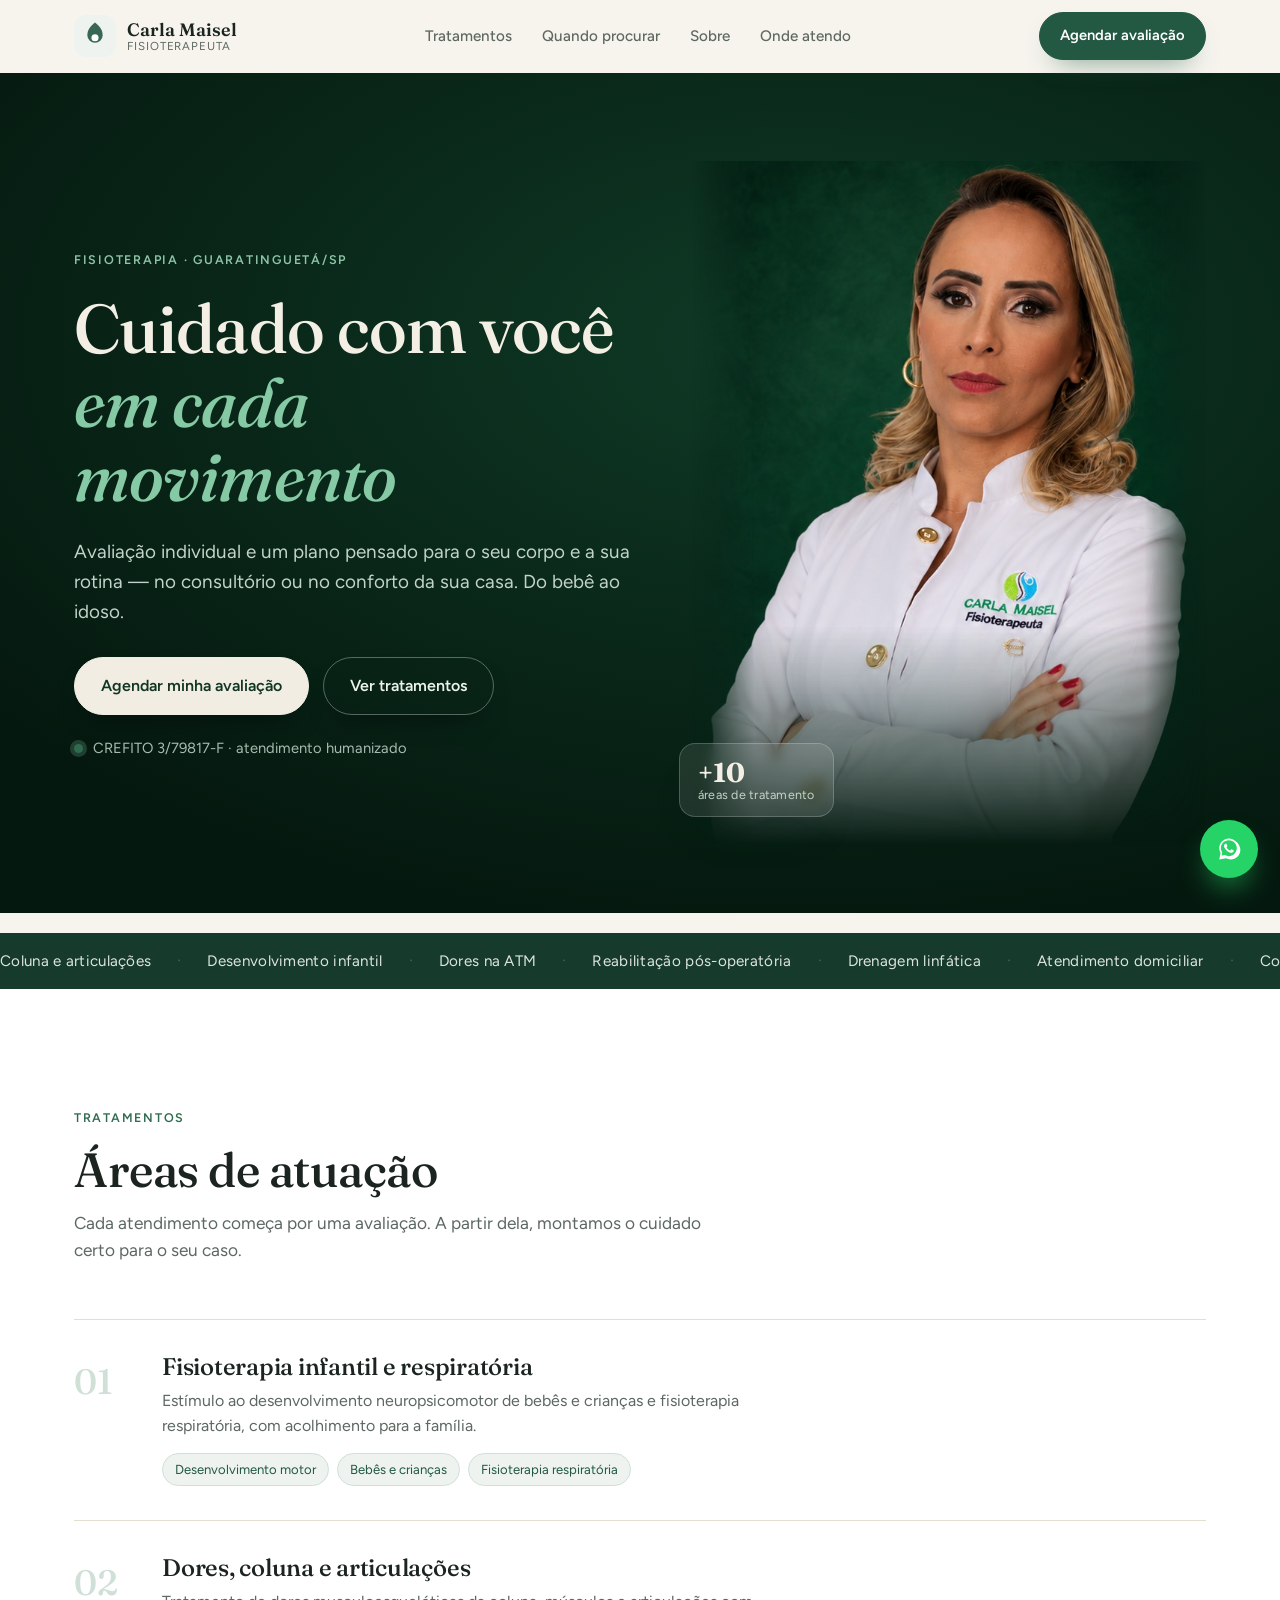
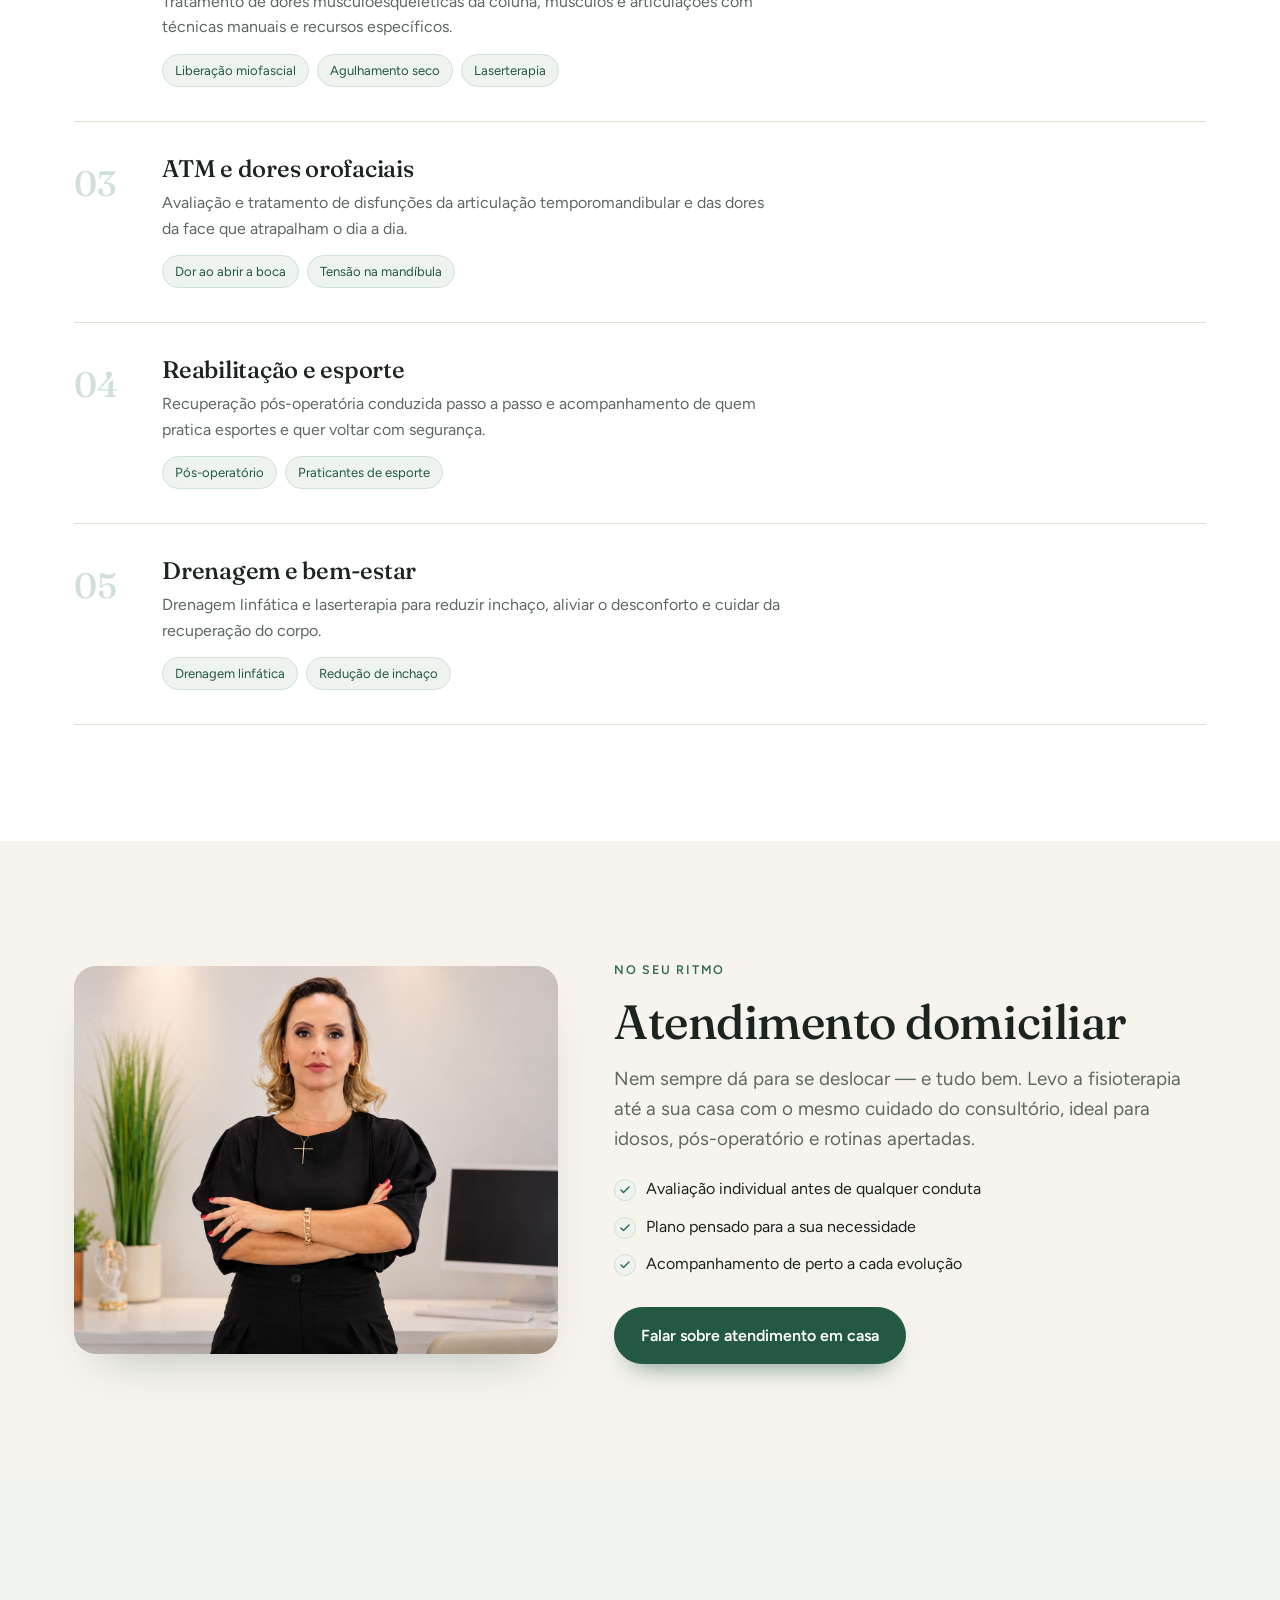
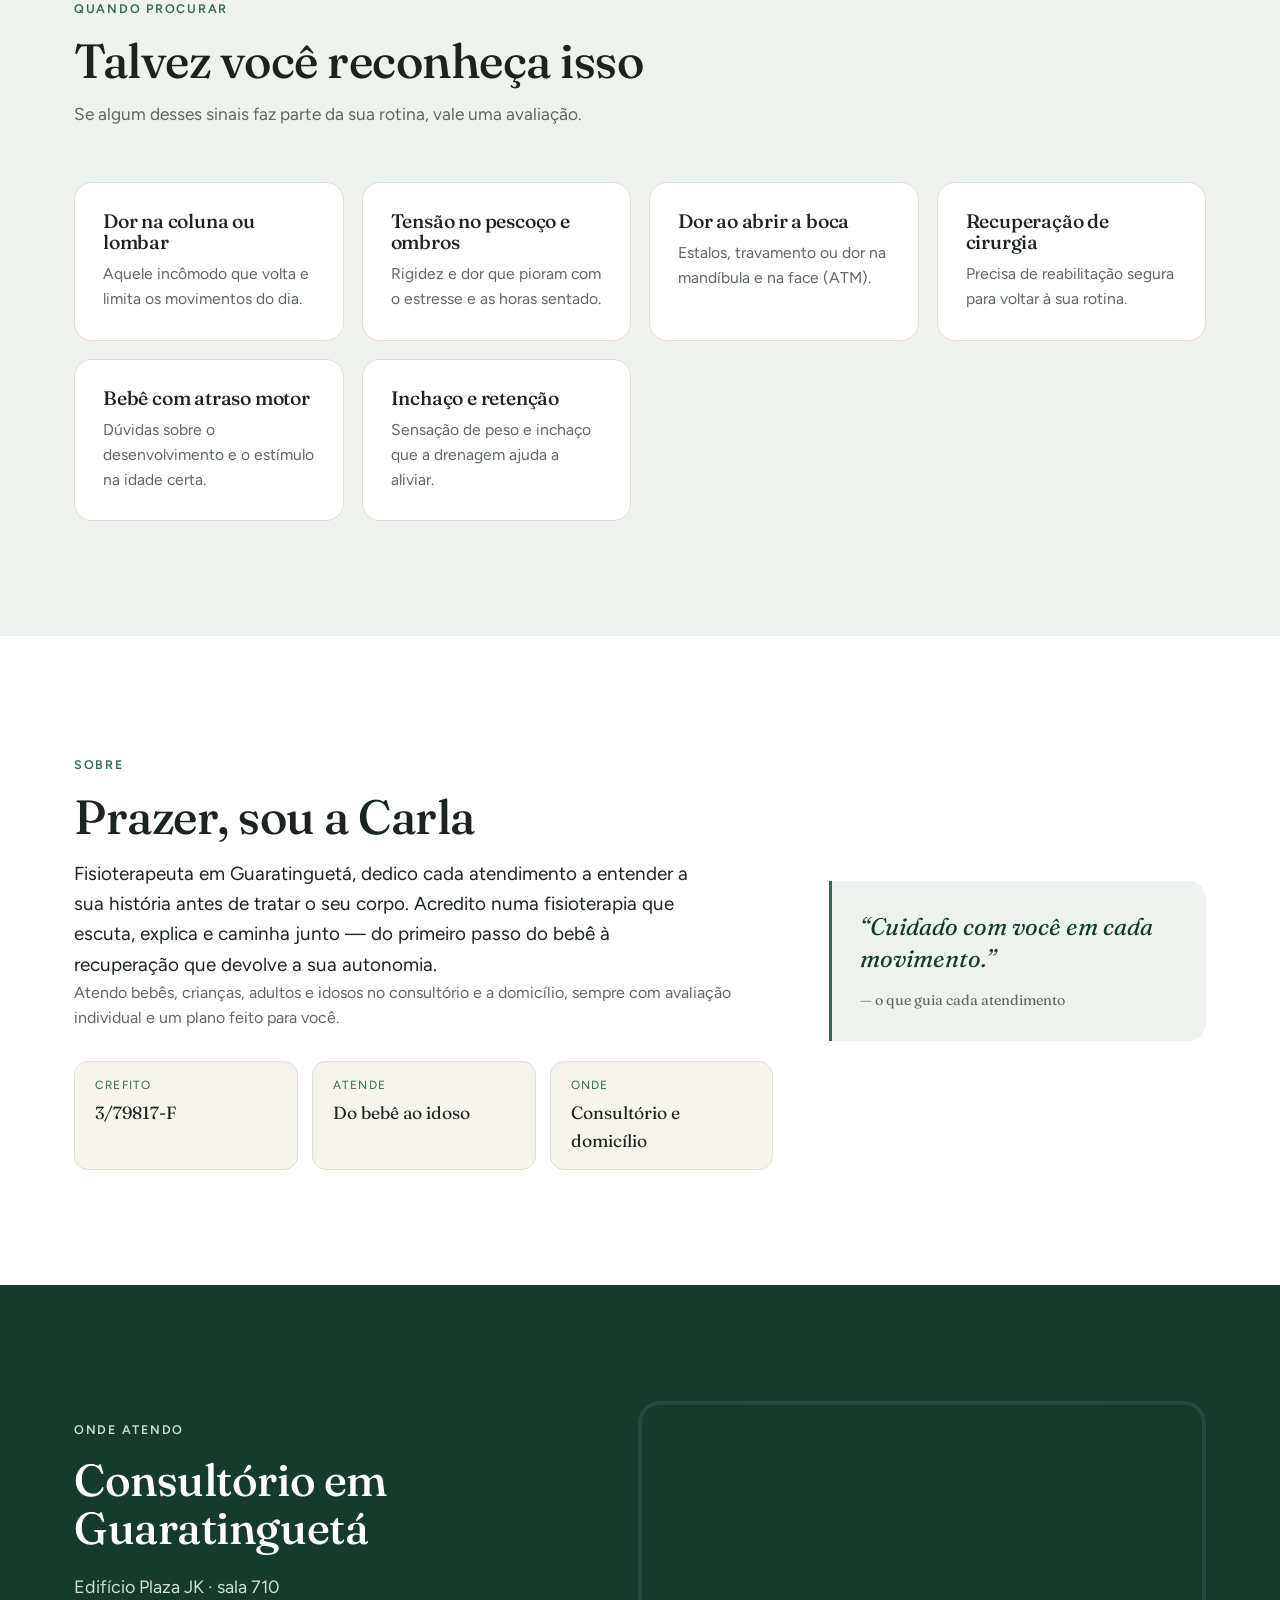
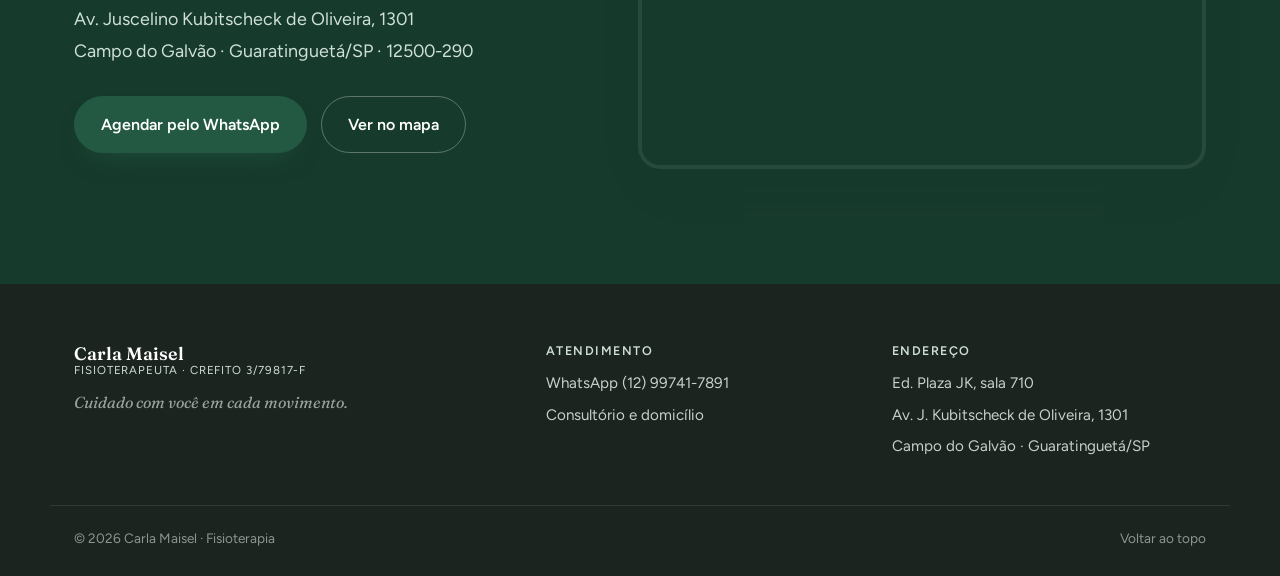
==== hero-verde.html @ 929ce52e "Experimento: hero verde integrado com o fundo da foto Pagina separada (hero-verde.html) para compara" ====
<!DOCTYPE html>
<html lang="pt-BR">
<head>
  <meta charset="UTF-8" />
  <meta name="viewport" content="width=device-width, initial-scale=1.0" />
  <title>[EXPERIMENTO verde] Carla Maisel · Fisioterapeuta em Guaratinguetá</title>
  <meta name="description" content="Fisioterapia com avaliação individual para bebês, crianças, adultos e idosos. Dores, coluna, ATM, reabilitação e atendimento domiciliar em Guaratinguetá/SP. CREFITO 3/79817-F." />
  <link rel="preconnect" href="https://fonts.googleapis.com" />
  <link rel="preconnect" href="https://fonts.gstatic.com" crossorigin />
  <link href="https://fonts.googleapis.com/css2?family=Fraunces:ital,opsz,wght@0,9..144,400..600;1,9..144,400..500&family=Figtree:wght@400;500;600;700&display=swap" rel="stylesheet" />
  <link rel="stylesheet" href="styles.css" />

<style>
/* ===== EXPERIMENTO: hero verde integrado com a foto ===== */
.hero{background:radial-gradient(80% 70% at 62% 32%, #103a26 0%, #0a2a1b 45%, #05180f 100%)!important;overflow:hidden}
.hero::before{display:none}
.hero .eyebrow{color:#8fc6a8}
.hero h1{color:#f4efe4}
.hero h1 em{color:#86c9a5}
.hero .lead{color:#c3d3c8}
.hero .credential{color:#a9bbb0}
.hero .credential .dot{box-shadow:0 0 0 4px rgba(134,201,165,.22)}
/* botoes no fundo verde */
.hero .btn{background:#f1ede3;color:#123524;border-color:#f1ede3;box-shadow:0 14px 28px -16px rgba(0,0,0,.6)}
.hero .btn:hover{background:#fff}
.hero .btn--ghost{background:transparent;color:#eaf2ec;border-color:rgba(255,255,255,.32)}
.hero .btn--ghost:hover{background:rgba(255,255,255,.08);border-color:#fff}
/* foto sem moldura, bordas dissolvidas no verde */
.photo--hero{background:transparent!important;border-radius:0;box-shadow:none;aspect-ratio:3/4}
.photo--hero img{
  -webkit-mask-image:
    linear-gradient(to bottom, #000 0, #000 68%, transparent 100%),
    linear-gradient(to right, transparent 0, #000 12%, #000 88%, transparent 100%);
  -webkit-mask-composite:source-in;
  mask-image:
    linear-gradient(to bottom, #000 0, #000 68%, transparent 100%),
    linear-gradient(to right, transparent 0, #000 12%, #000 88%, transparent 100%);
  mask-composite:intersect;
}
.hero .badge-float{background:rgba(255,255,255,.1);border-color:rgba(255,255,255,.2);backdrop-filter:blur(6px)}
.hero .badge-float strong{color:#f4efe4}
.hero .badge-float span{color:#c3d3c8}
@media (max-width:900px){
  .photo--hero{aspect-ratio:1/1}
}
</style>
</head>
<body>

  <!-- NAV -->
  <header class="nav" id="nav">
    <div class="wrap nav__inner">
      <a href="#inicio" class="brand" aria-label="Carla Maisel, início">
        <span class="brand__mark" aria-hidden="true">
          <svg viewBox="0 0 40 40" width="34" height="34" fill="none">
            <path d="M20 4c-6 5-9 9-9 15a9 9 0 0 0 18 0c0-6-3-10-9-15Z" fill="currentColor" opacity=".9"/>
            <circle cx="20" cy="22" r="4.2" fill="#fff"/>
          </svg>
        </span>
        <span class="brand__text">
          <strong>Carla Maisel</strong>
          <small>Fisioterapeuta</small>
        </span>
      </a>
      <nav class="nav__links" aria-label="Navegação principal">
        <a href="#areas">Tratamentos</a>
        <a href="#queixas">Quando procurar</a>
        <a href="#sobre">Sobre</a>
        <a href="#local">Onde atendo</a>
      </nav>
      <a class="btn btn--sm nav__cta" href="https://wa.me/5512997417891?text=Ol%C3%A1%20Carla!%20Gostaria%20de%20agendar%20uma%20avalia%C3%A7%C3%A3o." target="_blank" rel="noopener">
        <span class="nav__cta-full">Agendar avaliação</span>
        <span class="nav__cta-short">Agendar</span>
      </a>
    </div>
  </header>

  <!-- HERO -->
  <section class="hero" id="inicio">
    <div class="wrap hero__inner">
      <div class="hero__text reveal">
        <span class="eyebrow">Fisioterapia · Guaratinguetá/SP</span>
        <h1>Cuidado com você <em>em cada movimento</em></h1>
        <p class="lead">
          Avaliação individual e um plano pensado para o seu corpo e a sua rotina —
          no consultório ou no conforto da sua casa. Do bebê ao idoso.
        </p>
        <div class="hero__cta">
          <a class="btn" href="https://wa.me/5512997417891?text=Ol%C3%A1%20Carla!%20Gostaria%20de%20agendar%20uma%20avalia%C3%A7%C3%A3o." target="_blank" rel="noopener">Agendar minha avaliação</a>
          <a class="btn btn--ghost" href="#areas">Ver tratamentos</a>
        </div>
        <p class="credential"><span class="dot"></span> CREFITO 3/79817-F · atendimento humanizado</p>
      </div>

      <div class="hero__media reveal">
        <div class="photo photo--hero">
          <img src="assets/carla-hero.jpg" alt="Carla Maisel, fisioterapeuta, de jaleco branco" />
        </div>
        <div class="badge-float">
          <strong>+10</strong>
          <span>áreas de tratamento</span>
        </div>
      </div>
    </div>
  </section>

  <!-- MARQUEE -->
  <div class="marquee" aria-hidden="true">
    <div class="marquee__track">
      <span>Coluna e articulações</span><i>·</i>
      <span>Desenvolvimento infantil</span><i>·</i>
      <span>Dores na ATM</span><i>·</i>
      <span>Reabilitação pós-operatória</span><i>·</i>
      <span>Drenagem linfática</span><i>·</i>
      <span>Atendimento domiciliar</span><i>·</i>
      <span>Coluna e articulações</span><i>·</i>
      <span>Desenvolvimento infantil</span><i>·</i>
      <span>Dores na ATM</span><i>·</i>
      <span>Reabilitação pós-operatória</span><i>·</i>
      <span>Drenagem linfática</span><i>·</i>
      <span>Atendimento domiciliar</span><i>·</i>
    </div>
  </div>

  <!-- ÁREAS -->
  <section class="section areas" id="areas">
    <div class="wrap">
      <header class="section__head reveal">
        <span class="eyebrow">Tratamentos</span>
        <h2>Áreas de atuação</h2>
        <p>Cada atendimento começa por uma avaliação. A partir dela, montamos o cuidado certo para o seu caso.</p>
      </header>

      <ol class="areas__list">
        <li class="area reveal">
          <span class="area__num">01</span>
          <div class="area__body">
            <h3>Fisioterapia infantil e respiratória</h3>
            <p>Estímulo ao desenvolvimento neuropsicomotor de bebês e crianças e fisioterapia respiratória, com acolhimento para a família.</p>
            <ul class="tags">
              <li>Desenvolvimento motor</li><li>Bebês e crianças</li><li>Fisioterapia respiratória</li>
            </ul>
          </div>
        </li>
        <li class="area reveal">
          <span class="area__num">02</span>
          <div class="area__body">
            <h3>Dores, coluna e articulações</h3>
            <p>Tratamento de dores musculoesqueléticas da coluna, músculos e articulações com técnicas manuais e recursos específicos.</p>
            <ul class="tags">
              <li>Liberação miofascial</li><li>Agulhamento seco</li><li>Laserterapia</li>
            </ul>
          </div>
        </li>
        <li class="area reveal">
          <span class="area__num">03</span>
          <div class="area__body">
            <h3>ATM e dores orofaciais</h3>
            <p>Avaliação e tratamento de disfunções da articulação temporomandibular e das dores da face que atrapalham o dia a dia.</p>
            <ul class="tags">
              <li>Dor ao abrir a boca</li><li>Tensão na mandíbula</li>
            </ul>
          </div>
        </li>
        <li class="area reveal">
          <span class="area__num">04</span>
          <div class="area__body">
            <h3>Reabilitação e esporte</h3>
            <p>Recuperação pós-operatória conduzida passo a passo e acompanhamento de quem pratica esportes e quer voltar com segurança.</p>
            <ul class="tags">
              <li>Pós-operatório</li><li>Praticantes de esporte</li>
            </ul>
          </div>
        </li>
        <li class="area reveal">
          <span class="area__num">05</span>
          <div class="area__body">
            <h3>Drenagem e bem-estar</h3>
            <p>Drenagem linfática e laserterapia para reduzir inchaço, aliviar o desconforto e cuidar da recuperação do corpo.</p>
            <ul class="tags">
              <li>Drenagem linfática</li><li>Redução de inchaço</li>
            </ul>
          </div>
        </li>
      </ol>
    </div>
  </section>

  <!-- DIFERENCIAL DOMICILIAR -->
  <section class="section home">
    <div class="wrap home__inner">
      <div class="home__media reveal">
        <div class="photo photo--home">
          <img src="assets/carla-sobre.jpg" alt="Carla Maisel em seu espaço de atendimento" />
        </div>
      </div>
      <div class="home__text reveal">
        <span class="eyebrow">No seu ritmo</span>
        <h2>Atendimento domiciliar</h2>
        <p class="lead">
          Nem sempre dá para se deslocar — e tudo bem. Levo a fisioterapia até a sua casa
          com o mesmo cuidado do consultório, ideal para idosos, pós-operatório e rotinas apertadas.
        </p>
        <ul class="checklist">
          <li>Avaliação individual antes de qualquer conduta</li>
          <li>Plano pensado para a sua necessidade</li>
          <li>Acompanhamento de perto a cada evolução</li>
        </ul>
        <a class="btn" href="https://wa.me/5512997417891?text=Ol%C3%A1%20Carla!%20Tenho%20interesse%20no%20atendimento%20domiciliar." target="_blank" rel="noopener">Falar sobre atendimento em casa</a>
      </div>
    </div>
  </section>

  <!-- QUEIXAS -->
  <section class="section queixas" id="queixas">
    <div class="wrap">
      <header class="section__head reveal">
        <span class="eyebrow">Quando procurar</span>
        <h2>Talvez você reconheça isso</h2>
        <p>Se algum desses sinais faz parte da sua rotina, vale uma avaliação.</p>
      </header>
      <div class="queixas__grid">
        <article class="qcard reveal"><h3>Dor na coluna ou lombar</h3><p>Aquele incômodo que volta e limita os movimentos do dia.</p></article>
        <article class="qcard reveal"><h3>Tensão no pescoço e ombros</h3><p>Rigidez e dor que pioram com o estresse e as horas sentado.</p></article>
        <article class="qcard reveal"><h3>Dor ao abrir a boca</h3><p>Estalos, travamento ou dor na mandíbula e na face (ATM).</p></article>
        <article class="qcard reveal"><h3>Recuperação de cirurgia</h3><p>Precisa de reabilitação segura para voltar à sua rotina.</p></article>
        <article class="qcard reveal"><h3>Bebê com atraso motor</h3><p>Dúvidas sobre o desenvolvimento e o estímulo na idade certa.</p></article>
        <article class="qcard reveal"><h3>Inchaço e retenção</h3><p>Sensação de peso e inchaço que a drenagem ajuda a aliviar.</p></article>
      </div>
    </div>
  </section>

  <!-- SOBRE -->
  <section class="section sobre" id="sobre">
    <div class="wrap sobre__inner">
      <div class="sobre__text reveal">
        <span class="eyebrow">Sobre</span>
        <h2>Prazer, sou a Carla</h2>
        <p class="lead">
          Fisioterapeuta em Guaratinguetá, dedico cada atendimento a entender a sua história
          antes de tratar o seu corpo. Acredito numa fisioterapia que escuta, explica e caminha
          junto — do primeiro passo do bebê à recuperação que devolve a sua autonomia.
        </p>
        <p>
          Atendo bebês, crianças, adultos e idosos no consultório e a domicílio, sempre com
          avaliação individual e um plano feito para você.
        </p>
        <dl class="facts">
          <div><dt>CREFITO</dt><dd>3/79817-F</dd></div>
          <div><dt>Atende</dt><dd>Do bebê ao idoso</dd></div>
          <div><dt>Onde</dt><dd>Consultório e domicílio</dd></div>
        </dl>
      </div>
      <aside class="sobre__quote reveal">
        <blockquote>
          “Cuidado com você em cada movimento.”
          <cite>— o que guia cada atendimento</cite>
        </blockquote>
      </aside>
    </div>
  </section>

  <!-- LOCAL + CTA -->
  <section class="section local" id="local">
    <div class="wrap local__inner">
      <div class="local__text reveal">
        <span class="eyebrow">Onde atendo</span>
        <h2>Consultório em Guaratinguetá</h2>
        <address>
          Edifício Plaza JK · sala 710<br />
          Av. Juscelino Kubitscheck de Oliveira, 1301<br />
          Campo do Galvão · Guaratinguetá/SP · 12500-290
        </address>
        <div class="local__cta">
          <a class="btn" href="https://wa.me/5512997417891?text=Ol%C3%A1%20Carla!%20Gostaria%20de%20agendar%20uma%20avalia%C3%A7%C3%A3o." target="_blank" rel="noopener">Agendar pelo WhatsApp</a>
          <a class="btn btn--ghost" href="https://www.google.com/maps/search/?api=1&query=Edif%C3%ADcio+Plaza+JK+Av.+Juscelino+Kubitscheck+de+Oliveira+1301+Guaratinguet%C3%A1" target="_blank" rel="noopener">Ver no mapa</a>
        </div>
      </div>
      <div class="local__map reveal">
        <iframe
          title="Mapa do consultório"
          src="https://maps.google.com/maps?q=Av.%20Juscelino%20Kubitscheck%20de%20Oliveira%201301%20Guaratingueta&t=&z=15&ie=UTF8&iwloc=&output=embed"
          loading="lazy" referrerpolicy="no-referrer-when-downgrade"></iframe>
      </div>
    </div>
  </section>

  <!-- FOOTER -->
  <footer class="footer">
    <div class="wrap footer__inner">
      <div class="footer__brand">
        <span class="brand__text">
          <strong>Carla Maisel</strong>
          <small>Fisioterapeuta · CREFITO 3/79817-F</small>
        </span>
        <p>Cuidado com você em cada movimento.</p>
      </div>
      <div class="footer__col">
        <h4>Atendimento</h4>
        <a href="https://wa.me/5512997417891" target="_blank" rel="noopener">WhatsApp (12) 99741-7891</a>
        <span>Consultório e domicílio</span>
      </div>
      <div class="footer__col">
        <h4>Endereço</h4>
        <span>Ed. Plaza JK, sala 710</span>
        <span>Av. J. Kubitscheck de Oliveira, 1301</span>
        <span>Campo do Galvão · Guaratinguetá/SP</span>
      </div>
    </div>
    <div class="wrap footer__base">
      <span>© <span id="ano"></span> Carla Maisel · Fisioterapia</span>
      <a href="#inicio">Voltar ao topo</a>
    </div>
  </footer>

  <!-- WHATSAPP FLOAT -->
  <a class="wa-float" href="https://wa.me/5512997417891?text=Ol%C3%A1%20Carla!%20Gostaria%20de%20agendar%20uma%20avalia%C3%A7%C3%A3o." target="_blank" rel="noopener" aria-label="Falar no WhatsApp">
    <svg viewBox="0 0 32 32" width="26" height="26" fill="currentColor"><path d="M16 3C9.4 3 4 8.4 4 15c0 2.1.6 4.1 1.6 5.9L4 29l8.3-1.6c1.7.9 3.6 1.4 5.7 1.4 6.6 0 12-5.4 12-12S22.6 3 16 3Zm0 21.8c-1.8 0-3.5-.5-5-1.3l-.4-.2-3.6.7.7-3.5-.2-.4a9.8 9.8 0 0 1-1.5-5.2c0-5.4 4.4-9.8 9.8-9.8s9.8 4.4 9.8 9.8-4.4 9.9-9.8 9.9Zm5.4-7.4c-.3-.1-1.8-.9-2-1-.3-.1-.5-.1-.7.1-.2.3-.8 1-.9 1.2-.2.2-.3.2-.6.1-.3-.1-1.3-.5-2.4-1.5-.9-.8-1.5-1.8-1.7-2.1-.2-.3 0-.5.1-.6.1-.1.3-.3.4-.5.2-.2.2-.3.3-.5.1-.2 0-.4 0-.5-.1-.1-.7-1.6-.9-2.2-.2-.6-.5-.5-.7-.5h-.6c-.2 0-.5.1-.8.4-.3.3-1 1-1 2.5s1.1 2.9 1.2 3.1c.1.2 2.1 3.2 5 4.5.7.3 1.2.5 1.7.6.7.2 1.3.2 1.8.1.6-.1 1.8-.7 2-1.4.3-.7.3-1.3.2-1.4-.1-.1-.3-.2-.6-.3Z"/></svg>
  </a>

  <script src="script.js"></script>
</body>
</html>
---- styles.css ----
/* ===== Carla Maisel · Fisioterapia ===== */

:root{
  --green-900:#163a2c;
  --green-700:#235943;
  --green-500:#2f6b4f;
  --green-200:#cfe0d6;
  --green-050:#eef3ef;
  --cream:#f7f4ee;
  --cream-2:#f1ece3;
  --paper:#ffffff;
  --ink:#1b241f;
  --muted:#5d6861;
  --line:#e4ddd1;
  --shadow: 0 24px 50px -28px rgba(22,58,44,.35);
  --radius:22px;
  --maxw:1180px;
  --ease:cubic-bezier(.16,1,.3,1);
}

*{box-sizing:border-box;margin:0;padding:0}
html{scroll-behavior:smooth;overflow-x:hidden}
body{
  font-family:"Figtree",system-ui,sans-serif;
  color:var(--ink);
  background:var(--cream);
  line-height:1.6;
  -webkit-font-smoothing:antialiased;
  overflow-x:hidden;
}
/* itens de grid/flex podem encolher abaixo do conteúdo (evita overflow horizontal) */
.hero__inner>*,.home__inner>*,.sobre__inner>*,.local__inner>*,
.footer__inner>*,.area>*{min-width:0}
img{display:block;max-width:100%}
a{color:inherit;text-decoration:none}
em{font-style:italic}

.wrap{width:100%;max-width:var(--maxw);margin-inline:auto;padding-inline:24px}

h1,h2,h3,h4{font-family:"Fraunces",Georgia,serif;font-weight:500;line-height:1.08;letter-spacing:-.01em;overflow-wrap:break-word}

.eyebrow{
  display:inline-block;font-size:.78rem;font-weight:600;letter-spacing:.14em;
  text-transform:uppercase;color:var(--green-500);margin-bottom:16px;
}

/* ---- Buttons ---- */
.btn{
  display:inline-flex;align-items:center;justify-content:center;gap:.5em;
  background:var(--green-700);color:#fff;font-weight:600;font-size:1rem;
  padding:15px 26px;border-radius:999px;border:1px solid var(--green-700);
  transition:transform .25s var(--ease),background .25s var(--ease),box-shadow .25s var(--ease);
  box-shadow:0 14px 28px -16px rgba(35,89,67,.8);
}
.btn:hover{background:var(--green-900);transform:translateY(-2px)}
.btn:active{transform:translateY(0) scale(.98)}
.btn--ghost{background:transparent;color:var(--green-700);box-shadow:none;border-color:var(--green-200)}
.btn--ghost:hover{background:var(--green-050);border-color:var(--green-500)}
.btn--sm{padding:11px 20px;font-size:.92rem}

/* ---- Nav ---- */
.nav{
  position:sticky;top:0;z-index:50;
  background:color-mix(in srgb,var(--cream) 82%,transparent);
  backdrop-filter:saturate(1.3) blur(12px);
  border-bottom:1px solid transparent;transition:border-color .3s,background .3s;
}
.nav.scrolled{border-color:var(--line);background:color-mix(in srgb,var(--cream) 94%,transparent)}
.nav__inner{display:flex;align-items:center;justify-content:space-between;gap:24px;height:72px}
.brand{display:flex;align-items:center;gap:11px;color:var(--green-700)}
.brand__mark{display:grid;place-items:center;width:42px;height:42px;border-radius:12px;background:var(--green-050);color:var(--green-700)}
.brand__text{display:flex;flex-direction:column;line-height:1.1;color:var(--ink)}
.brand__text strong{font-family:"Fraunces",serif;font-weight:600;font-size:1.12rem}
.brand__text small{font-size:.72rem;letter-spacing:.08em;text-transform:uppercase;color:var(--muted)}
.nav__links{display:flex;gap:30px}
.nav__links a{font-size:.95rem;font-weight:500;color:var(--muted);position:relative;padding:4px 0;transition:color .2s}
.nav__links a::after{content:"";position:absolute;left:0;bottom:0;width:0;height:2px;background:var(--green-500);transition:width .3s var(--ease)}
.nav__links a:hover{color:var(--ink)}
.nav__links a:hover::after{width:100%}
.nav__cta-short{display:none}

/* ---- Hero ---- */
.hero{padding:40px 0 20px;position:relative;overflow:hidden}
.hero::before{
  content:"";position:absolute;inset:0;z-index:-1;
  background:
    radial-gradient(60% 50% at 85% 10%,rgba(47,107,79,.10),transparent 70%),
    radial-gradient(40% 40% at 0% 90%,rgba(47,107,79,.07),transparent 70%);
}
.hero__inner{display:grid;grid-template-columns:1.05fr .95fr;gap:52px;align-items:center;min-height:calc(100dvh - 120px)}
.hero__text{max-width:560px}
.hero h1{font-size:clamp(2.6rem,5.4vw,4.3rem);margin:6px 0 22px}
.hero h1 em{color:var(--green-700)}
.lead{font-size:1.18rem;color:var(--muted);max-width:52ch}
.hero__cta{display:flex;flex-wrap:wrap;gap:14px;margin:30px 0 22px}
.credential{display:flex;align-items:center;gap:10px;font-size:.92rem;color:var(--muted)}
.credential .dot{width:9px;height:9px;border-radius:50%;background:var(--green-500);box-shadow:0 0 0 4px rgba(47,107,79,.16)}

.hero__media{position:relative}
.photo{position:relative;border-radius:var(--radius);overflow:hidden;box-shadow:var(--shadow)}
.photo--hero{aspect-ratio:3/4;background:linear-gradient(160deg,#1d4e3b,var(--green-900))}
.photo--hero img{width:100%;height:100%;object-fit:cover;object-position:center 18%}
.badge-float{
  position:absolute;left:-14px;bottom:28px;background:var(--paper);
  border:1px solid var(--line);border-radius:16px;padding:14px 18px;
  box-shadow:var(--shadow);display:flex;flex-direction:column;line-height:1.1;
  animation:float 5s ease-in-out infinite;
}
.badge-float strong{font-family:"Fraunces",serif;font-size:1.7rem;color:var(--green-700)}
.badge-float span{font-size:.78rem;color:var(--muted);letter-spacing:.02em}
@keyframes float{0%,100%{transform:translateY(0)}50%{transform:translateY(-8px)}}

/* ---- Marquee ---- */
.marquee{overflow:hidden;background:var(--green-900);color:var(--green-050);padding:15px 0;margin-top:20px}
.marquee__track{display:flex;align-items:center;gap:26px;white-space:nowrap;width:max-content;animation:scroll 32s linear infinite}
.marquee__track span{font-size:.95rem;letter-spacing:.02em;opacity:.92}
.marquee__track i{color:var(--green-500);font-style:normal}
@keyframes scroll{to{transform:translateX(-50%)}}

/* ---- Sections ---- */
.section{padding:clamp(64px,9vw,120px) 0}
.section__head{max-width:640px;margin-bottom:54px}
.section__head h2{font-size:clamp(2rem,4vw,3rem);margin-bottom:14px}
.section__head p{color:var(--muted);font-size:1.08rem}

/* ---- Áreas (editorial numbered list) ---- */
.areas{background:var(--paper)}
.areas__list{list-style:none;border-top:1px solid var(--line)}
.area{
  display:grid;grid-template-columns:auto 1fr;gap:30px;align-items:start;
  padding:34px 0;border-bottom:1px solid var(--line);
  transition:padding-left .4s var(--ease);
}
.area:hover{padding-left:12px}
.area__num{font-family:"Fraunces",serif;font-size:2.2rem;color:var(--green-200);font-weight:500;min-width:58px}
.area:hover .area__num{color:var(--green-500)}
.area__body{max-width:62ch}
.area__body h3{font-size:1.5rem;margin-bottom:8px}
.area__body p{color:var(--muted)}
.tags{list-style:none;display:flex;flex-wrap:wrap;gap:8px;margin-top:14px}
.tags li{font-size:.82rem;color:var(--green-700);background:var(--green-050);border:1px solid var(--green-200);padding:5px 12px;border-radius:999px}

/* ---- Home (domiciliar) ---- */
.home__inner{display:grid;grid-template-columns:.9fr 1.1fr;gap:56px;align-items:center}
.photo--home{aspect-ratio:5/4;background:linear-gradient(160deg,var(--cream-2),var(--green-050))}
.photo--home img{width:100%;height:100%;object-fit:cover;object-position:center 30%}
.home__text h2{font-size:clamp(2rem,4vw,3rem);margin-bottom:16px}
.checklist{list-style:none;margin:22px 0 30px;display:grid;gap:12px}
.checklist li{position:relative;padding-left:32px;color:var(--ink)}
.checklist li::before{
  content:"";position:absolute;left:0;top:3px;width:20px;height:20px;border-radius:50%;
  background:var(--green-050);border:1px solid var(--green-200);
  background-image:url("data:image/svg+xml,%3Csvg xmlns='http://www.w3.org/2000/svg' width='12' height='12' viewBox='0 0 24 24' fill='none' stroke='%232f6b4f' stroke-width='3' stroke-linecap='round' stroke-linejoin='round'%3E%3Cpolyline points='20 6 9 17 4 12'/%3E%3C/svg%3E");
  background-repeat:no-repeat;background-position:center;
}

/* ---- Queixas ---- */
.queixas{background:var(--green-050)}
.queixas__grid{display:grid;grid-template-columns:repeat(auto-fit,minmax(260px,1fr));gap:18px}
.qcard{
  background:var(--paper);border:1px solid var(--line);border-radius:18px;padding:28px;
  transition:transform .3s var(--ease),box-shadow .3s var(--ease),border-color .3s;
}
.qcard:hover{transform:translateY(-4px);box-shadow:var(--shadow);border-color:var(--green-200)}
.qcard h3{font-size:1.22rem;margin-bottom:8px}
.qcard p{color:var(--muted);font-size:.98rem}

/* ---- Sobre ---- */
.sobre{background:var(--paper)}
.sobre__inner{display:grid;grid-template-columns:1.3fr .7fr;gap:56px;align-items:center}
.sobre__text h2{font-size:clamp(2rem,4vw,3rem);margin-bottom:16px}
.sobre__text p{color:var(--muted)}
.sobre__text .lead{color:var(--ink)}
.facts{display:flex;flex-wrap:wrap;gap:14px;margin-top:30px}
.facts>div{background:var(--cream);border:1px solid var(--line);border-radius:14px;padding:14px 20px;flex:1;min-width:140px}
.facts dt{font-size:.74rem;letter-spacing:.1em;text-transform:uppercase;color:var(--green-500);margin-bottom:4px}
.facts dd{font-family:"Fraunces",serif;font-size:1.1rem}
.sobre__quote blockquote{
  font-family:"Fraunces",serif;font-style:italic;font-size:1.5rem;line-height:1.35;
  color:var(--green-900);background:var(--green-050);border-left:3px solid var(--green-500);
  padding:30px 28px;border-radius:0 18px 18px 0;
}
.sobre__quote cite{display:block;margin-top:16px;font-size:.9rem;font-style:normal;color:var(--muted)}

/* ---- Local ---- */
.local{background:var(--green-900);color:var(--cream)}
.local .eyebrow{color:var(--green-200)}
.local__inner{display:grid;grid-template-columns:1fr 1.1fr;gap:48px;align-items:center}
.local__text h2{font-size:clamp(2rem,4vw,2.8rem);margin-bottom:18px;color:#fff}
.local address{font-style:normal;color:var(--green-200);font-size:1.12rem;line-height:1.8}
.local__cta{display:flex;flex-wrap:wrap;gap:14px;margin-top:28px}
.local .btn--ghost{color:#fff;border-color:rgba(255,255,255,.3)}
.local .btn--ghost:hover{background:rgba(255,255,255,.08);border-color:#fff}
.local__map{border-radius:var(--radius);overflow:hidden;box-shadow:var(--shadow);border:4px solid rgba(255,255,255,.08)}
.local__map iframe{width:100%;height:360px;border:0;display:block;filter:saturate(.9)}

/* ---- Footer ---- */
.footer{background:var(--ink);color:var(--cream-2);padding:60px 0 26px}
.footer__inner{display:grid;grid-template-columns:1.4fr 1fr 1fr;gap:32px;padding-bottom:40px;border-bottom:1px solid rgba(255,255,255,.1)}
.footer .brand__text strong{color:#fff}
.footer .brand__text small{color:var(--green-200)}
.footer__brand p{margin-top:14px;color:#9aa49d;max-width:30ch;font-family:"Fraunces",serif;font-style:italic}
.footer__col h4{font-family:"Figtree",sans-serif;font-size:.78rem;letter-spacing:.12em;text-transform:uppercase;color:var(--green-200);margin-bottom:14px;font-weight:600}
.footer__col a,.footer__col span{display:block;color:#c9cfc9;font-size:.95rem;margin-bottom:7px}
.footer__col a:hover{color:#fff}
.footer__base{display:flex;justify-content:space-between;align-items:center;padding-top:22px;font-size:.85rem;color:#8c968f}
.footer__base a:hover{color:#fff}

/* ---- WhatsApp float ---- */
.wa-float{
  position:fixed;right:22px;bottom:22px;z-index:60;width:58px;height:58px;border-radius:50%;
  background:#25d366;color:#fff;display:grid;place-items:center;
  box-shadow:0 16px 30px -10px rgba(37,211,102,.7);transition:transform .25s var(--ease);
}
.wa-float::after{content:"";position:absolute;inset:0;border-radius:50%;box-shadow:0 0 0 0 rgba(37,211,102,.5);animation:pulse 2.4s infinite}
.wa-float:hover{transform:scale(1.08)}
@keyframes pulse{0%{box-shadow:0 0 0 0 rgba(37,211,102,.5)}70%{box-shadow:0 0 0 16px rgba(37,211,102,0)}100%{box-shadow:0 0 0 0 rgba(37,211,102,0)}}

/* ---- Reveal ---- */
.reveal{opacity:0;transform:translateY(26px);transition:opacity .7s var(--ease),transform .7s var(--ease)}
.reveal.in{opacity:1;transform:none}

/* ---- Responsive ---- */
@media (max-width:900px){
  .nav__links{display:none}
  .nav__inner{gap:12px}
  .brand__text strong,.brand__text small{white-space:nowrap}
  .nav .btn{white-space:nowrap}
  .hero__inner{grid-template-columns:1fr;gap:26px;min-height:auto;padding:14px 0 10px}
  .hero__text{max-width:100%}
  .lead{max-width:100%}
  /* foto/rosto da Carla em primeiro, no topo (como os sites modelo) */
  .hero__media{order:-1;max-width:360px;margin-inline:auto;width:100%}
  .photo--hero{aspect-ratio:1/1}
  .photo--hero img{object-position:center 8%}
  .home__inner,.sobre__inner,.local__inner{grid-template-columns:1fr;gap:34px}
  .sobre__quote{order:-1}
  .footer__inner{grid-template-columns:1fr 1fr}
}
@media (max-width:560px){
  .wrap{padding-inline:18px}
  .nav__inner{height:64px}
  .nav__cta-full{display:none}
  .nav__cta-short{display:inline}
  .nav .btn--sm{padding:10px 16px}
  .brand__mark{width:38px;height:38px}
  .brand__text strong{font-size:1.02rem}
  .hero h1{font-size:clamp(2.05rem,8vw,3rem)}
  .hero__cta{gap:10px}
  .hero__cta .btn{flex:1 1 auto;justify-content:center}
  .area{grid-template-columns:auto 1fr;gap:6px 16px}
  .area__num{font-size:1.5rem;min-width:40px}
  .area__body{grid-column:1/-1}
  .queixas__grid{grid-template-columns:1fr}
  .local__map iframe{height:280px}
  .footer__inner{grid-template-columns:1fr}
  .footer__base{flex-direction:column;gap:10px;text-align:center}
  /* selo flutuante sai no mobile (seguindo os sites modelo, foto limpa) */
  .badge-float{display:none}
}

@media (prefers-reduced-motion:reduce){
  *{animation:none!important;scroll-behavior:auto}
  .reveal{opacity:1;transform:none;transition:none}
}
@media print{
  .reveal{opacity:1!important;transform:none!important}
}
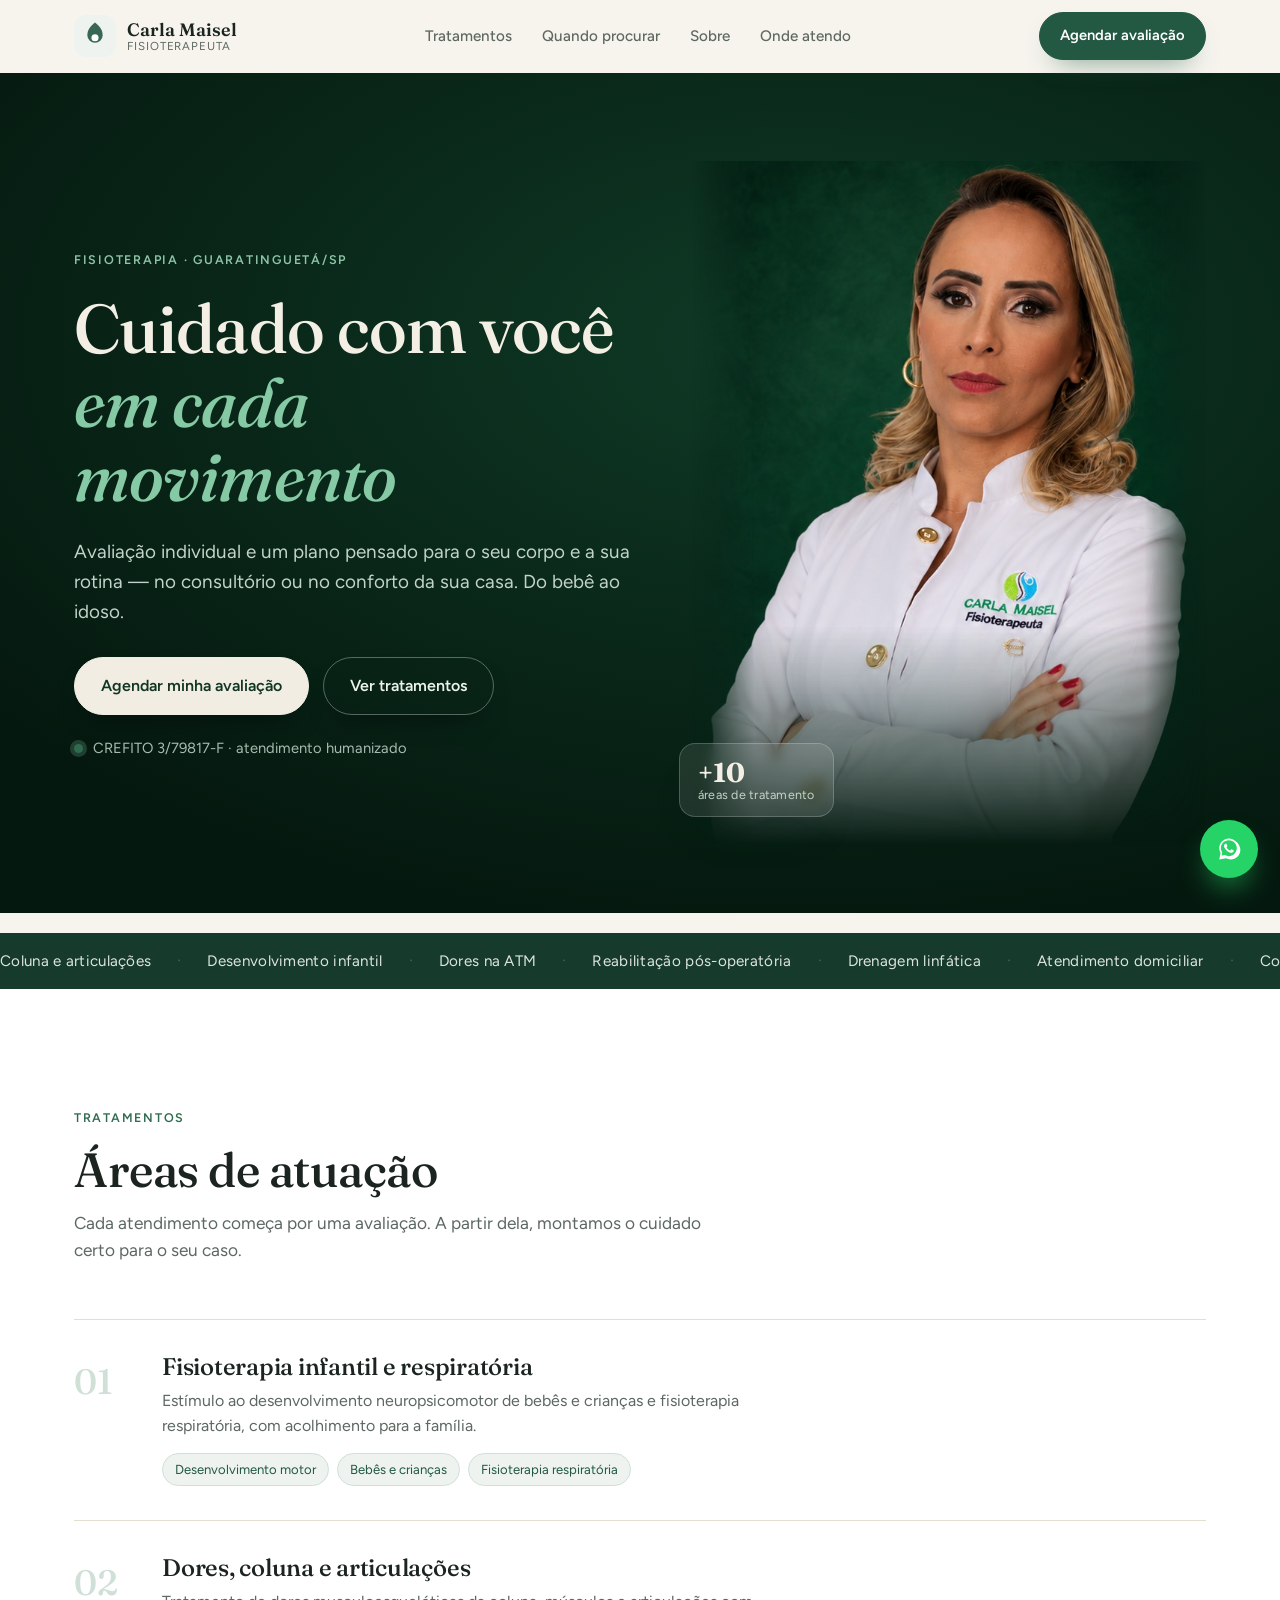
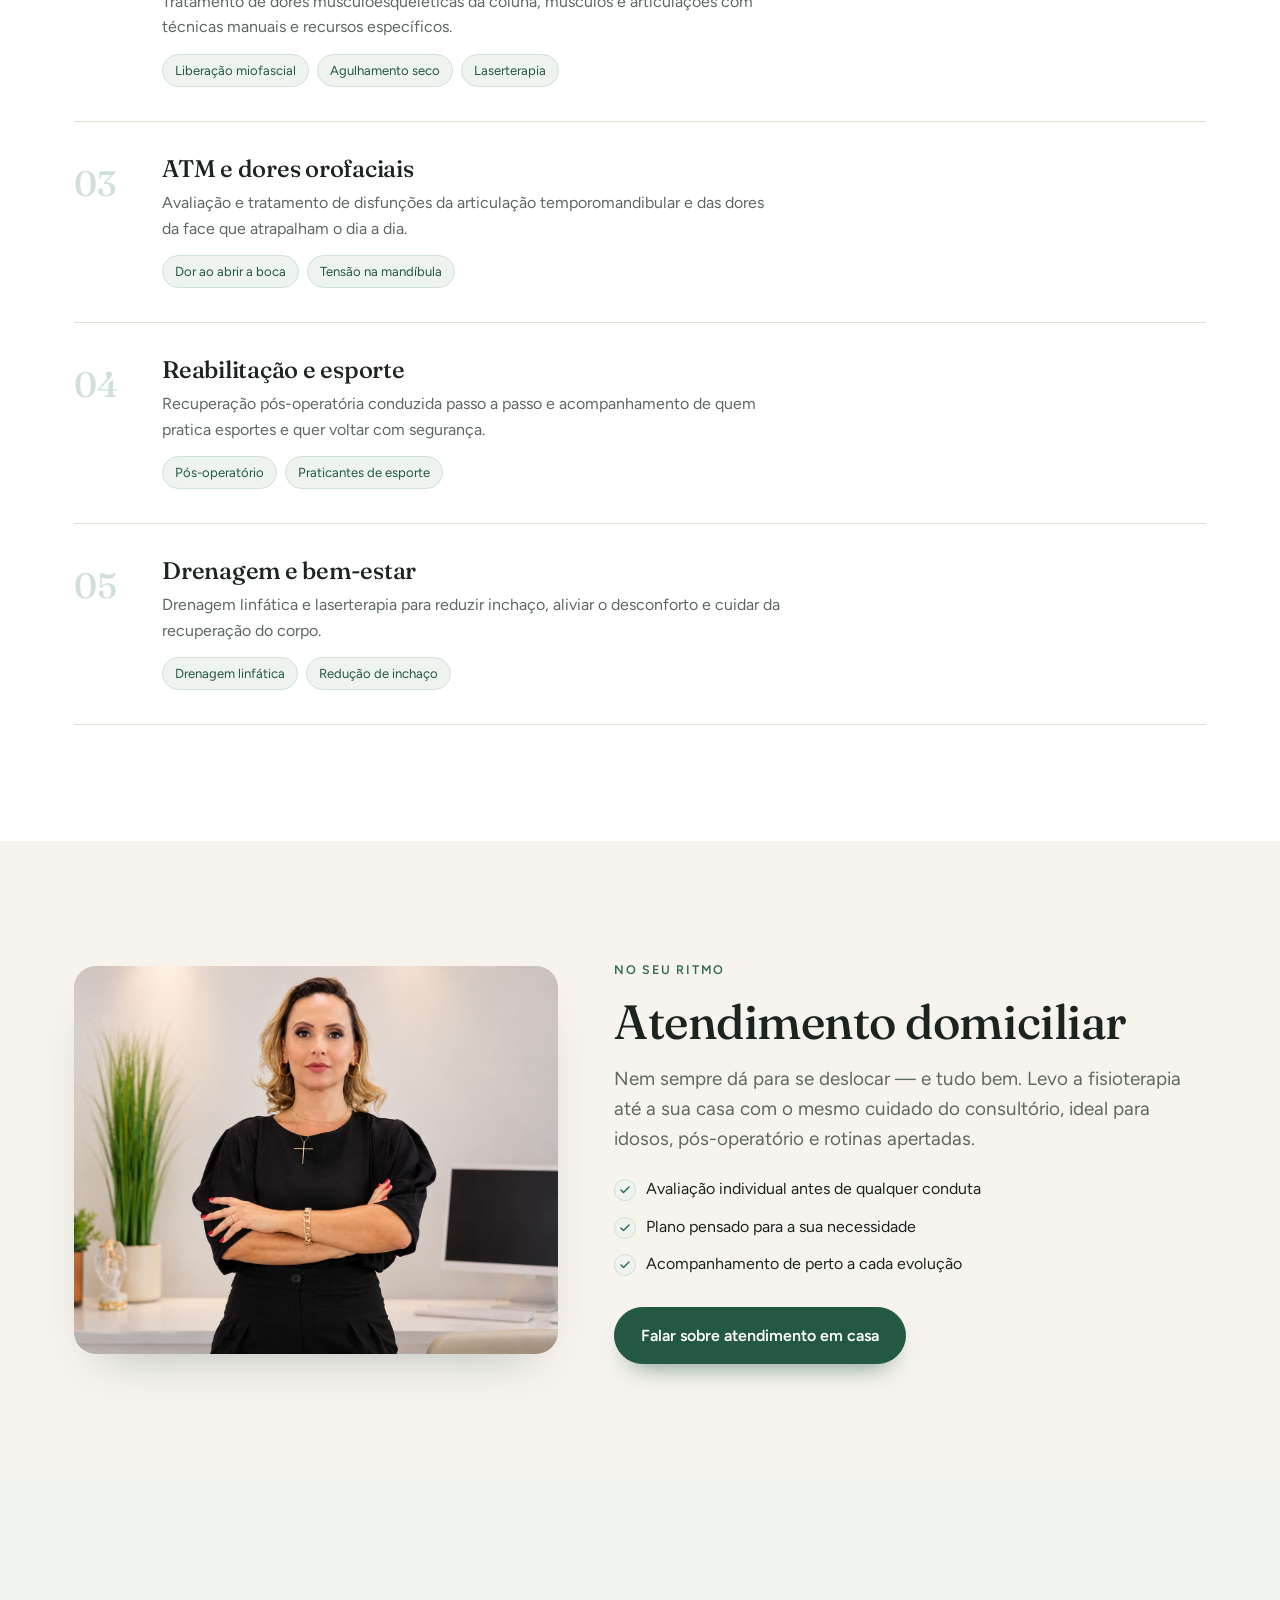
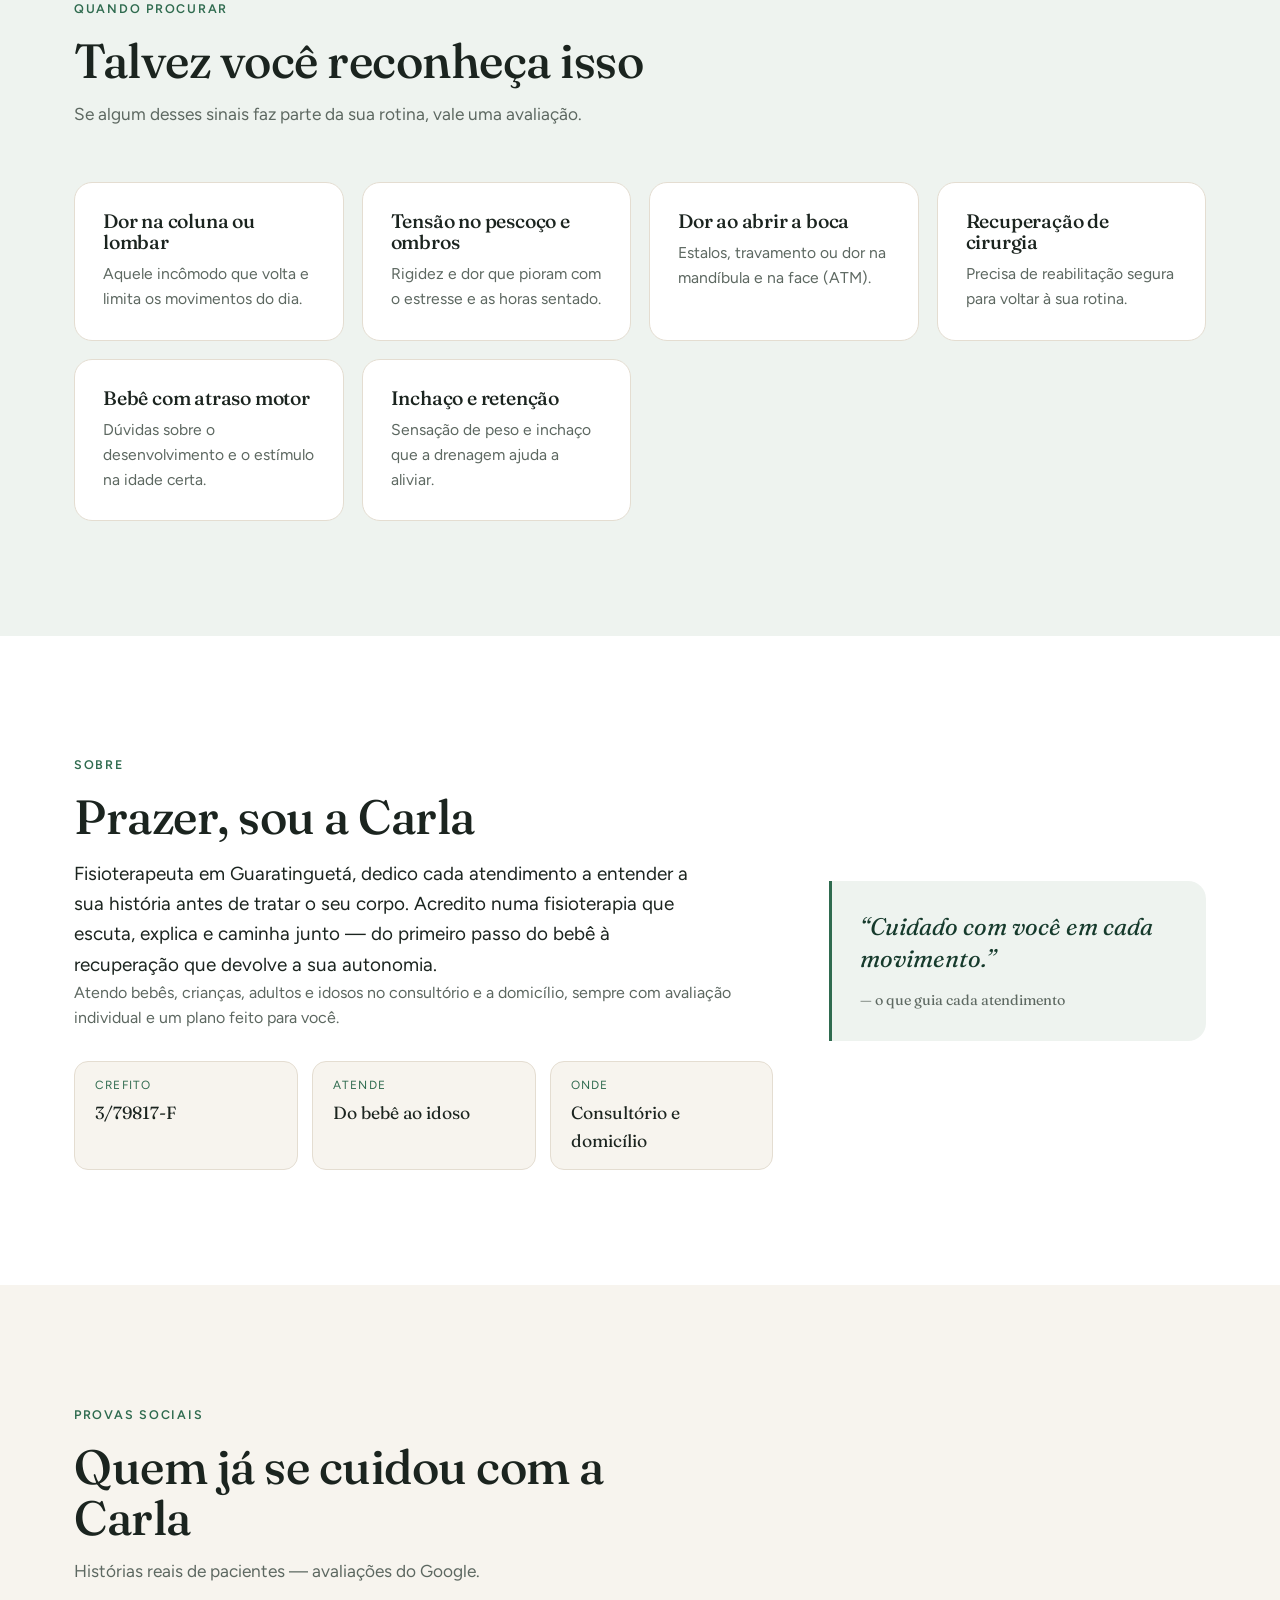
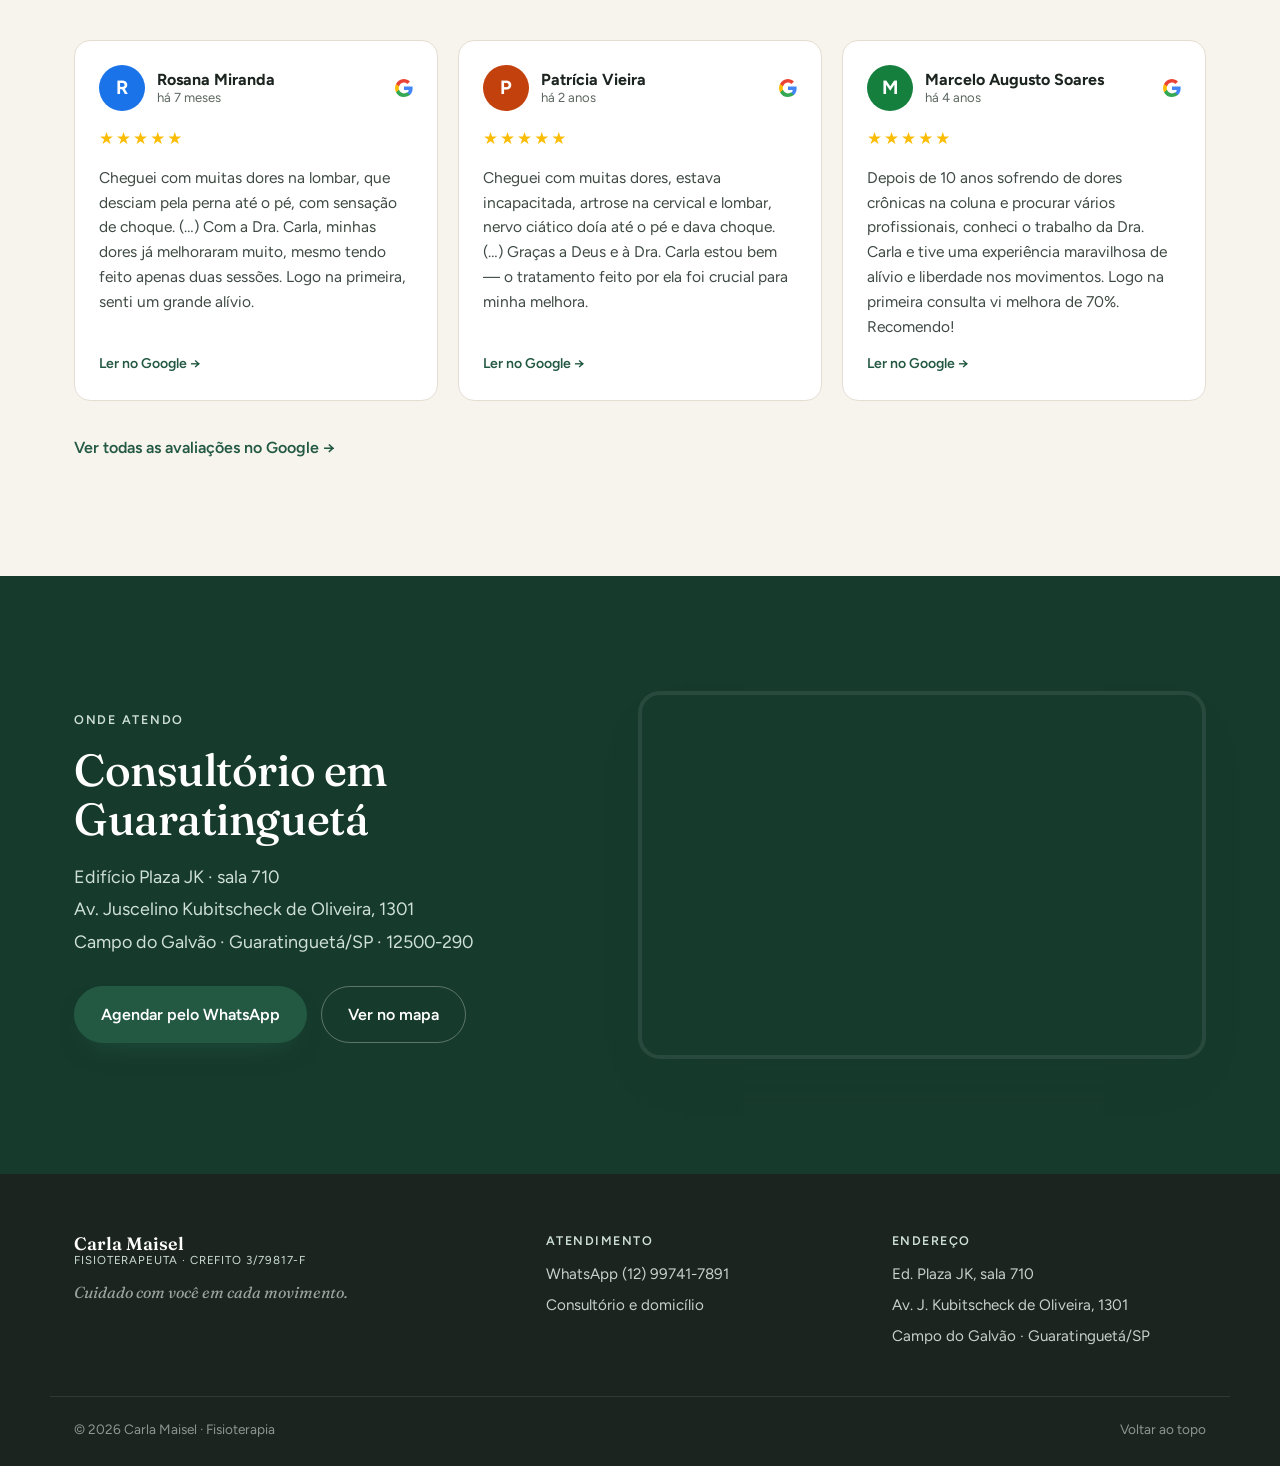
==== commit 06d4874c: "Sincroniza experimento verde com o index (inclui provas sociais) Co-Authored-By: Claude Opus 4.8 <no" ====
--- a/hero-verde.html
+++ b/hero-verde.html
@@ -20,12 +20,10 @@
 .hero .lead{color:#c3d3c8}
 .hero .credential{color:#a9bbb0}
 .hero .credential .dot{box-shadow:0 0 0 4px rgba(134,201,165,.22)}
-/* botoes no fundo verde */
 .hero .btn{background:#f1ede3;color:#123524;border-color:#f1ede3;box-shadow:0 14px 28px -16px rgba(0,0,0,.6)}
 .hero .btn:hover{background:#fff}
 .hero .btn--ghost{background:transparent;color:#eaf2ec;border-color:rgba(255,255,255,.32)}
 .hero .btn--ghost:hover{background:rgba(255,255,255,.08);border-color:#fff}
-/* foto sem moldura, bordas dissolvidas no verde */
 .photo--hero{background:transparent!important;border-radius:0;box-shadow:none;aspect-ratio:3/4}
 .photo--hero img{
   -webkit-mask-image:
@@ -260,6 +258,60 @@
     </div>
   </section>
 
+  <!-- PROVAS SOCIAIS -->
+  <section class="section provas" id="depoimentos">
+    <div class="wrap">
+      <header class="section__head reveal">
+        <span class="eyebrow">Provas sociais</span>
+        <h2>Quem já se cuidou com a Carla</h2>
+        <p>Histórias reais de pacientes — avaliações do Google.</p>
+      </header>
+
+      <div class="provas__grid">
+        <a class="greview reveal" href="https://maps.app.goo.gl/H7H4ae5i25YYHcT58" target="_blank" rel="noopener">
+          <div class="greview__top">
+            <span class="greview__avatar" style="background:#1a73e8">R</span>
+            <span class="greview__id"><strong>Rosana Miranda</strong><small>há 7 meses</small></span>
+            <span class="greview__g" aria-label="Avaliação do Google">
+              <svg viewBox="0 0 24 24" width="18" height="18"><path fill="#4285F4" d="M23.5 12.3c0-.8-.1-1.6-.2-2.3H12v4.5h6.5a5.6 5.6 0 0 1-2.4 3.7v3h3.9c2.3-2.1 3.5-5.2 3.5-8.9z"/><path fill="#34A853" d="M12 24c3.2 0 5.9-1.1 7.9-2.9l-3.9-3c-1 .7-2.4 1.1-4 1.1-3 0-5.6-2-6.6-4.8H1.4v3.1A12 12 0 0 0 12 24z"/><path fill="#FBBC05" d="M5.4 14.4a7.2 7.2 0 0 1 0-4.8V6.5H1.4a12 12 0 0 0 0 11l4-3.1z"/><path fill="#EA4335" d="M12 4.8c1.8 0 3.3.6 4.6 1.8l3.4-3.4A12 12 0 0 0 1.4 6.5l4 3.1C6.4 6.8 9 4.8 12 4.8z"/></svg>
+            </span>
+          </div>
+          <div class="greview__stars" aria-label="5 de 5 estrelas">★★★★★</div>
+          <p class="greview__text">Cheguei com muitas dores na lombar, que desciam pela perna até o pé, com sensação de choque. (…) Com a Dra. Carla, minhas dores já melhoraram muito, mesmo tendo feito apenas duas sessões. Logo na primeira, senti um grande alívio.</p>
+          <span class="greview__cta">Ler no Google →</span>
+        </a>
+
+        <a class="greview reveal" href="https://www.google.com/maps?cid=9777419749267878856" target="_blank" rel="noopener">
+          <div class="greview__top">
+            <span class="greview__avatar" style="background:#c2410c">P</span>
+            <span class="greview__id"><strong>Patrícia Vieira</strong><small>há 2 anos</small></span>
+            <span class="greview__g" aria-label="Avaliação do Google">
+              <svg viewBox="0 0 24 24" width="18" height="18"><path fill="#4285F4" d="M23.5 12.3c0-.8-.1-1.6-.2-2.3H12v4.5h6.5a5.6 5.6 0 0 1-2.4 3.7v3h3.9c2.3-2.1 3.5-5.2 3.5-8.9z"/><path fill="#34A853" d="M12 24c3.2 0 5.9-1.1 7.9-2.9l-3.9-3c-1 .7-2.4 1.1-4 1.1-3 0-5.6-2-6.6-4.8H1.4v3.1A12 12 0 0 0 12 24z"/><path fill="#FBBC05" d="M5.4 14.4a7.2 7.2 0 0 1 0-4.8V6.5H1.4a12 12 0 0 0 0 11l4-3.1z"/><path fill="#EA4335" d="M12 4.8c1.8 0 3.3.6 4.6 1.8l3.4-3.4A12 12 0 0 0 1.4 6.5l4 3.1C6.4 6.8 9 4.8 12 4.8z"/></svg>
+            </span>
+          </div>
+          <div class="greview__stars" aria-label="5 de 5 estrelas">★★★★★</div>
+          <p class="greview__text">Cheguei com muitas dores, estava incapacitada, artrose na cervical e lombar, nervo ciático doía até o pé e dava choque. (…) Graças a Deus e à Dra. Carla estou bem — o tratamento feito por ela foi crucial para minha melhora.</p>
+          <span class="greview__cta">Ler no Google →</span>
+        </a>
+
+        <a class="greview reveal" href="https://www.google.com/maps?cid=9777419749267878856" target="_blank" rel="noopener">
+          <div class="greview__top">
+            <span class="greview__avatar" style="background:#15803d">M</span>
+            <span class="greview__id"><strong>Marcelo Augusto Soares</strong><small>há 4 anos</small></span>
+            <span class="greview__g" aria-label="Avaliação do Google">
+              <svg viewBox="0 0 24 24" width="18" height="18"><path fill="#4285F4" d="M23.5 12.3c0-.8-.1-1.6-.2-2.3H12v4.5h6.5a5.6 5.6 0 0 1-2.4 3.7v3h3.9c2.3-2.1 3.5-5.2 3.5-8.9z"/><path fill="#34A853" d="M12 24c3.2 0 5.9-1.1 7.9-2.9l-3.9-3c-1 .7-2.4 1.1-4 1.1-3 0-5.6-2-6.6-4.8H1.4v3.1A12 12 0 0 0 12 24z"/><path fill="#FBBC05" d="M5.4 14.4a7.2 7.2 0 0 1 0-4.8V6.5H1.4a12 12 0 0 0 0 11l4-3.1z"/><path fill="#EA4335" d="M12 4.8c1.8 0 3.3.6 4.6 1.8l3.4-3.4A12 12 0 0 0 1.4 6.5l4 3.1C6.4 6.8 9 4.8 12 4.8z"/></svg>
+            </span>
+          </div>
+          <div class="greview__stars" aria-label="5 de 5 estrelas">★★★★★</div>
+          <p class="greview__text">Depois de 10 anos sofrendo de dores crônicas na coluna e procurar vários profissionais, conheci o trabalho da Dra. Carla e tive uma experiência maravilhosa de alívio e liberdade nos movimentos. Logo na primeira consulta vi melhora de 70%. Recomendo!</p>
+          <span class="greview__cta">Ler no Google →</span>
+        </a>
+      </div>
+
+      <a class="provas__link" href="https://www.google.com/maps?cid=9777419749267878856" target="_blank" rel="noopener">Ver todas as avaliações no Google →</a>
+    </div>
+  </section>
+
   <!-- LOCAL + CTA -->
   <section class="section local" id="local">
     <div class="wrap local__inner">
--- a/styles.css
+++ b/styles.css
@@ -182,6 +182,31 @@
 }
 .sobre__quote cite{display:block;margin-top:16px;font-size:.9rem;font-style:normal;color:var(--muted)}
 
+/* ---- Provas sociais (cards estilo Google) ---- */
+.provas{background:var(--cream)}
+.provas__grid{display:grid;grid-template-columns:repeat(3,1fr);gap:20px}
+.greview{
+  background:var(--paper);border:1px solid var(--line);border-radius:16px;padding:24px;
+  display:flex;flex-direction:column;gap:14px;color:var(--ink);
+  transition:transform .3s var(--ease),box-shadow .3s var(--ease),border-color .3s;
+}
+.greview:hover{transform:translateY(-4px);box-shadow:var(--shadow);border-color:var(--green-200)}
+.greview__top{display:flex;align-items:center;gap:12px}
+.greview__avatar{
+  width:46px;height:46px;border-radius:50%;flex:none;display:grid;place-items:center;
+  color:#fff;font-weight:700;font-size:1.2rem;
+}
+.greview__id{display:flex;flex-direction:column;line-height:1.25;flex:1;min-width:0}
+.greview__id strong{font-size:1rem;white-space:nowrap;overflow:hidden;text-overflow:ellipsis}
+.greview__id small{font-size:.82rem;color:var(--muted)}
+.greview__g{flex:none;display:grid;place-items:center}
+.greview__stars{color:#fbbc04;letter-spacing:2px;font-size:1.05rem}
+.greview__text{font-size:.97rem;line-height:1.6;color:#3f4a44}
+.greview__cta{margin-top:auto;font-size:.88rem;font-weight:600;color:var(--green-700)}
+.greview:hover .greview__cta{text-decoration:underline}
+.provas__link{display:inline-block;margin-top:34px;color:var(--green-700);font-weight:600}
+.provas__link:hover{text-decoration:underline}
+
 /* ---- Local ---- */
 .local{background:var(--green-900);color:var(--cream)}
 .local .eyebrow{color:var(--green-200)}
@@ -252,6 +277,7 @@
   .area__num{font-size:1.5rem;min-width:40px}
   .area__body{grid-column:1/-1}
   .queixas__grid{grid-template-columns:1fr}
+  .provas__grid{grid-template-columns:1fr}
   .local__map iframe{height:280px}
   .footer__inner{grid-template-columns:1fr}
   .footer__base{flex-direction:column;gap:10px;text-align:center}
